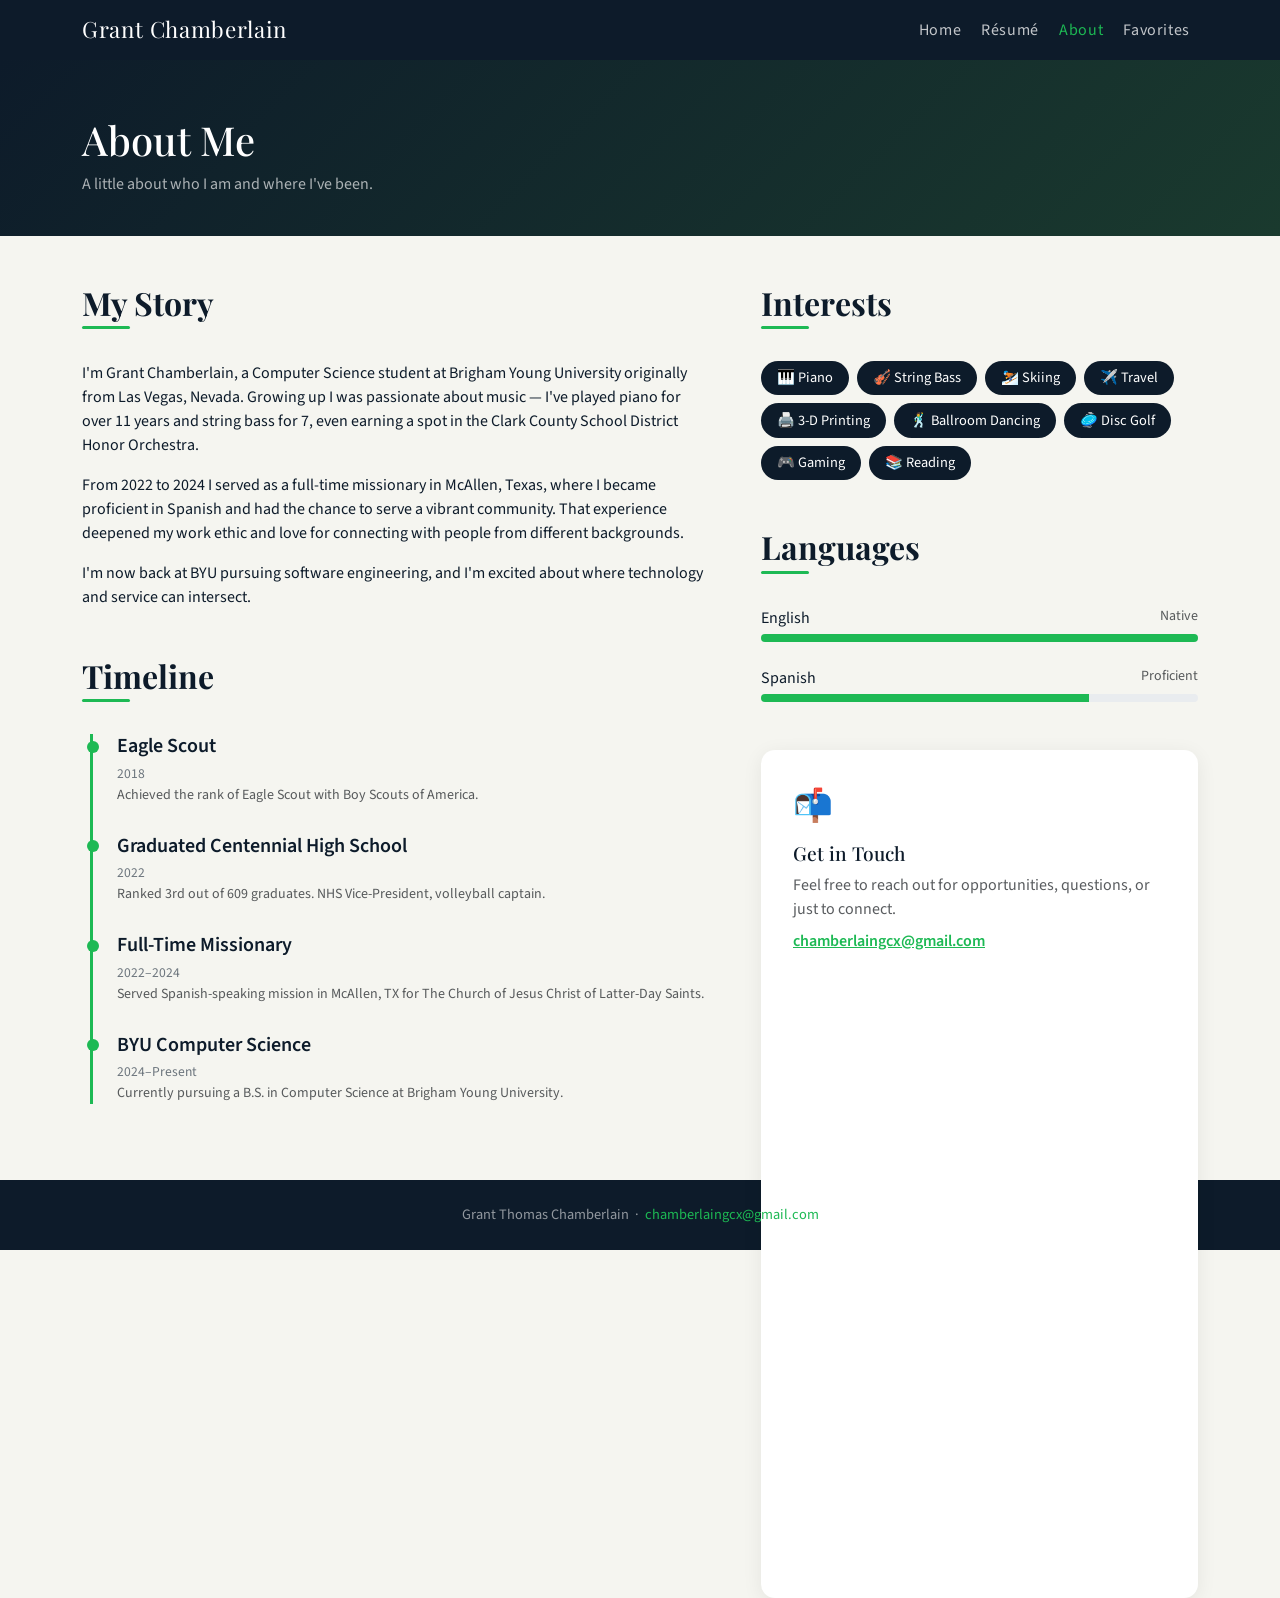
==== about.html @ 08f30115 "first commit" ====
<!DOCTYPE html>
<html lang="en">
<head>
  <meta charset="UTF-8" />
  <meta name="viewport" content="width=device-width, initial-scale=1.0" />
  <title>About – Grant Chamberlain</title>
  <link rel="stylesheet" href="https://cdn.jsdelivr.net/npm/bootstrap@5.3.3/dist/css/bootstrap.min.css" />
  <link rel="stylesheet" href="main.css" />
  <style>
    .page-hero {
      background: linear-gradient(135deg, var(--navy), #1a3a2e);
      color: #fff;
      padding: 3.5rem 0 2.5rem;
    }
    .page-hero h1 { font-family: 'Playfair Display', serif; }
    .page-hero p { color: rgba(255,255,255,0.65); }

    .timeline {
      border-left: 3px solid var(--accent);
      padding-left: 1.5rem;
      margin-left: 0.5rem;
    }
    .timeline-item { position: relative; margin-bottom: 1.75rem; }
    .timeline-item::before {
      content: '';
      position: absolute;
      left: -1.85rem;
      top: 0.4rem;
      width: 12px; height: 12px;
      border-radius: 50%;
      background: var(--accent);
    }
    .timeline-item h5 { font-weight: 600; margin-bottom: 0.15rem; }
    .timeline-item .year { font-size: 0.85rem; color: var(--muted); }

    .interest-badge {
      background: var(--navy);
      color: #fff;
      border-radius: 50px;
      padding: 0.4rem 1rem;
      font-size: 0.9rem;
    }
  </style>
</head>
<body>

  <!-- Navbar -->
  <nav class="navbar navbar-expand-lg navbar-dark sticky-top">
    <div class="container">
      <a class="navbar-brand" href="index.html">Grant Chamberlain</a>
      <button class="navbar-toggler" type="button" data-bs-toggle="collapse" data-bs-target="#navMenu">
        <span class="navbar-toggler-icon"></span>
      </button>
      <div class="collapse navbar-collapse" id="navMenu">
        <ul class="navbar-nav ms-auto gap-1">
          <li class="nav-item"><a class="nav-link" href="index.html">Home</a></li>
          <li class="nav-item"><a class="nav-link" href="resume.html">Résumé</a></li>
          <li class="nav-item"><a class="nav-link active" href="about.html">About</a></li>
          <li class="nav-item"><a class="nav-link" href="scratch.html">Favorites</a></li>
        </ul>
      </div>
    </div>
  </nav>

  <!-- Hero -->
  <div class="page-hero">
    <div class="container">
      <h1>About Me</h1>
      <p class="mb-0">A little about who I am and where I've been.</p>
    </div>
  </div>

  <main class="container py-5">
    <div class="row g-5">

      <div class="col-lg-7">
        <h2 class="section-title">My Story</h2>
        <div class="section-rule"></div>
        <p>I'm Grant Chamberlain, a Computer Science student at Brigham Young University originally from Las Vegas, Nevada. Growing up I was passionate about music — I've played piano for over 11 years and string bass for 7, even earning a spot in the Clark County School District Honor Orchestra.</p>
        <p>From 2022 to 2024 I served as a full-time missionary in McAllen, Texas, where I became proficient in Spanish and had the chance to serve a vibrant community. That experience deepened my work ethic and love for connecting with people from different backgrounds.</p>
        <p>I'm now back at BYU pursuing software engineering, and I'm excited about where technology and service can intersect.</p>

        <h2 class="section-title mt-5">Timeline</h2>
        <div class="section-rule"></div>
        <div class="timeline">
          <div class="timeline-item">
            <h5>Eagle Scout</h5>
            <span class="year">2018</span>
            <p class="mb-0 text-muted small">Achieved the rank of Eagle Scout with Boy Scouts of America.</p>
          </div>
          <div class="timeline-item">
            <h5>Graduated Centennial High School</h5>
            <span class="year">2022</span>
            <p class="mb-0 text-muted small">Ranked 3rd out of 609 graduates. NHS Vice-President, volleyball captain.</p>
          </div>
          <div class="timeline-item">
            <h5>Full-Time Missionary</h5>
            <span class="year">2022–2024</span>
            <p class="mb-0 text-muted small">Served Spanish-speaking mission in McAllen, TX for The Church of Jesus Christ of Latter-Day Saints.</p>
          </div>
          <div class="timeline-item">
            <h5>BYU Computer Science</h5>
            <span class="year">2024–Present</span>
            <p class="mb-0 text-muted small">Currently pursuing a B.S. in Computer Science at Brigham Young University.</p>
          </div>
        </div>
      </div>

      <div class="col-lg-5">
        <h2 class="section-title">Interests</h2>
        <div class="section-rule"></div>
        <div class="d-flex flex-wrap gap-2 mb-5">
          <span class="interest-badge">🎹 Piano</span>
          <span class="interest-badge">🎻 String Bass</span>
          <span class="interest-badge">⛷️ Skiing</span>
          <span class="interest-badge">✈️ Travel</span>
          <span class="interest-badge">🖨️ 3-D Printing</span>
          <span class="interest-badge">🕺 Ballroom Dancing</span>
          <span class="interest-badge">🥏 Disc Golf</span>
          <span class="interest-badge">🎮 Gaming</span>
          <span class="interest-badge">📚 Reading</span>
        </div>

        <h2 class="section-title">Languages</h2>
        <div class="section-rule"></div>
        <div class="mb-4">
          <div class="d-flex justify-content-between mb-1">
            <span class="fw-600">English</span><span class="text-muted small">Native</span>
          </div>
          <div class="progress" style="height:8px;">
            <div class="progress-bar" style="width:100%; background:var(--accent);"></div>
          </div>
        </div>
        <div>
          <div class="d-flex justify-content-between mb-1">
            <span class="fw-600">Spanish</span><span class="text-muted small">Proficient</span>
          </div>
          <div class="progress" style="height:8px;">
            <div class="progress-bar" style="width:75%; background:var(--accent);"></div>
          </div>
        </div>

        <div class="info-card mt-5">
          <div class="icon">📬</div>
          <h3>Get in Touch</h3>
          <p class="text-muted mb-2">Feel free to reach out for opportunities, questions, or just to connect.</p>
          <a href="mailto:chamberlaingcx@gmail.com" style="color:var(--accent); font-weight:600;">chamberlaingcx@gmail.com</a>
        </div>
      </div>

    </div>
  </main>

  <footer>
    <div class="container">
      <p class="mb-0">Grant Thomas Chamberlain &nbsp;·&nbsp; <a href="mailto:chamberlaingcx@gmail.com">chamberlaingcx@gmail.com</a></p>
    </div>
  </footer>

  <script src="https://cdn.jsdelivr.net/npm/bootstrap@5.3.3/dist/js/bootstrap.bundle.min.js"></script>
</body>
</html>
---- main.css ----
/* ── Google Fonts ── */
@import url('https://fonts.googleapis.com/css2?family=Playfair+Display:wght@400;700&family=Source+Sans+3:wght@300;400;600&display=swap');

:root {
  --navy: #0d1b2a;
  --accent: #1db954;
  --accent2: #17a84a;
  --light: #f5f5f0;
  --muted: #6c757d;
  --card-bg: #ffffff;
}

body {
  font-family: 'Source Sans 3', sans-serif;
  background-color: var(--light);
  color: var(--navy);
}

/* ── Navbar ── */
.navbar {
  background-color: var(--navy) !important;
  font-family: 'Source Sans 3', sans-serif;
  letter-spacing: 0.04em;
}

.navbar-brand {
  font-family: 'Playfair Display', serif;
  font-size: 1.4rem;
  color: #fff !important;
}

.nav-link {
  color: rgba(255,255,255,0.75) !important;
  font-weight: 400;
  transition: color 0.2s;
}

.nav-link:hover, .nav-link.active {
  color: var(--accent) !important;
}

/* ── Hero ── */
.hero {
  background: linear-gradient(135deg, var(--navy) 0%, #1a3a2e 100%);
  color: #fff;
  padding: 6rem 0 5rem;
  position: relative;
  overflow: hidden;
}

.hero::before {
  content: '';
  position: absolute;
  top: -80px; right: -80px;
  width: 420px; height: 420px;
  border-radius: 50%;
  background: radial-gradient(circle, rgba(29,185,84,0.18) 0%, transparent 70%);
  pointer-events: none;
}

.hero h1 {
  font-family: 'Playfair Display', serif;
  font-size: clamp(2.4rem, 5vw, 3.8rem);
  font-weight: 700;
  line-height: 1.15;
}

.hero .lead {
  font-size: 1.2rem;
  color: rgba(255,255,255,0.75);
  max-width: 560px;
}

.hero .btn-accent {
  background: var(--accent);
  color: #fff;
  border: none;
  padding: 0.7rem 2rem;
  border-radius: 50px;
  font-weight: 600;
  font-size: 1rem;
  transition: background 0.2s, transform 0.15s;
  text-decoration: none;
  display: inline-block;
}

.hero .btn-accent:hover {
  background: var(--accent2);
  transform: translateY(-2px);
}

.hero .btn-outline-light {
  border-radius: 50px;
  padding: 0.7rem 2rem;
}

/* ── Section titles ── */
.section-title {
  font-family: 'Playfair Display', serif;
  font-size: 2rem;
  font-weight: 700;
  margin-bottom: 0.25rem;
}

.section-rule {
  width: 48px;
  height: 3px;
  background: var(--accent);
  border-radius: 2px;
  margin-bottom: 2rem;
}

/* ── Cards ── */
.info-card {
  background: var(--card-bg);
  border-radius: 14px;
  padding: 2rem;
  box-shadow: 0 4px 20px rgba(0,0,0,0.07);
  height: 100%;
  transition: transform 0.2s, box-shadow 0.2s;
}

.info-card:hover {
  transform: translateY(-4px);
  box-shadow: 0 8px 28px rgba(0,0,0,0.11);
}

.info-card .icon {
  font-size: 2rem;
  margin-bottom: 0.75rem;
}

.info-card h3 {
  font-family: 'Playfair Display', serif;
  font-size: 1.2rem;
  margin-bottom: 0.5rem;
}

/* ── Footer ── */
footer {
  background: var(--navy);
  color: rgba(255,255,255,0.55);
  font-size: 0.9rem;
  padding: 1.5rem 0;
  text-align: center;
}

footer a {
  color: var(--accent);
  text-decoration: none;
}
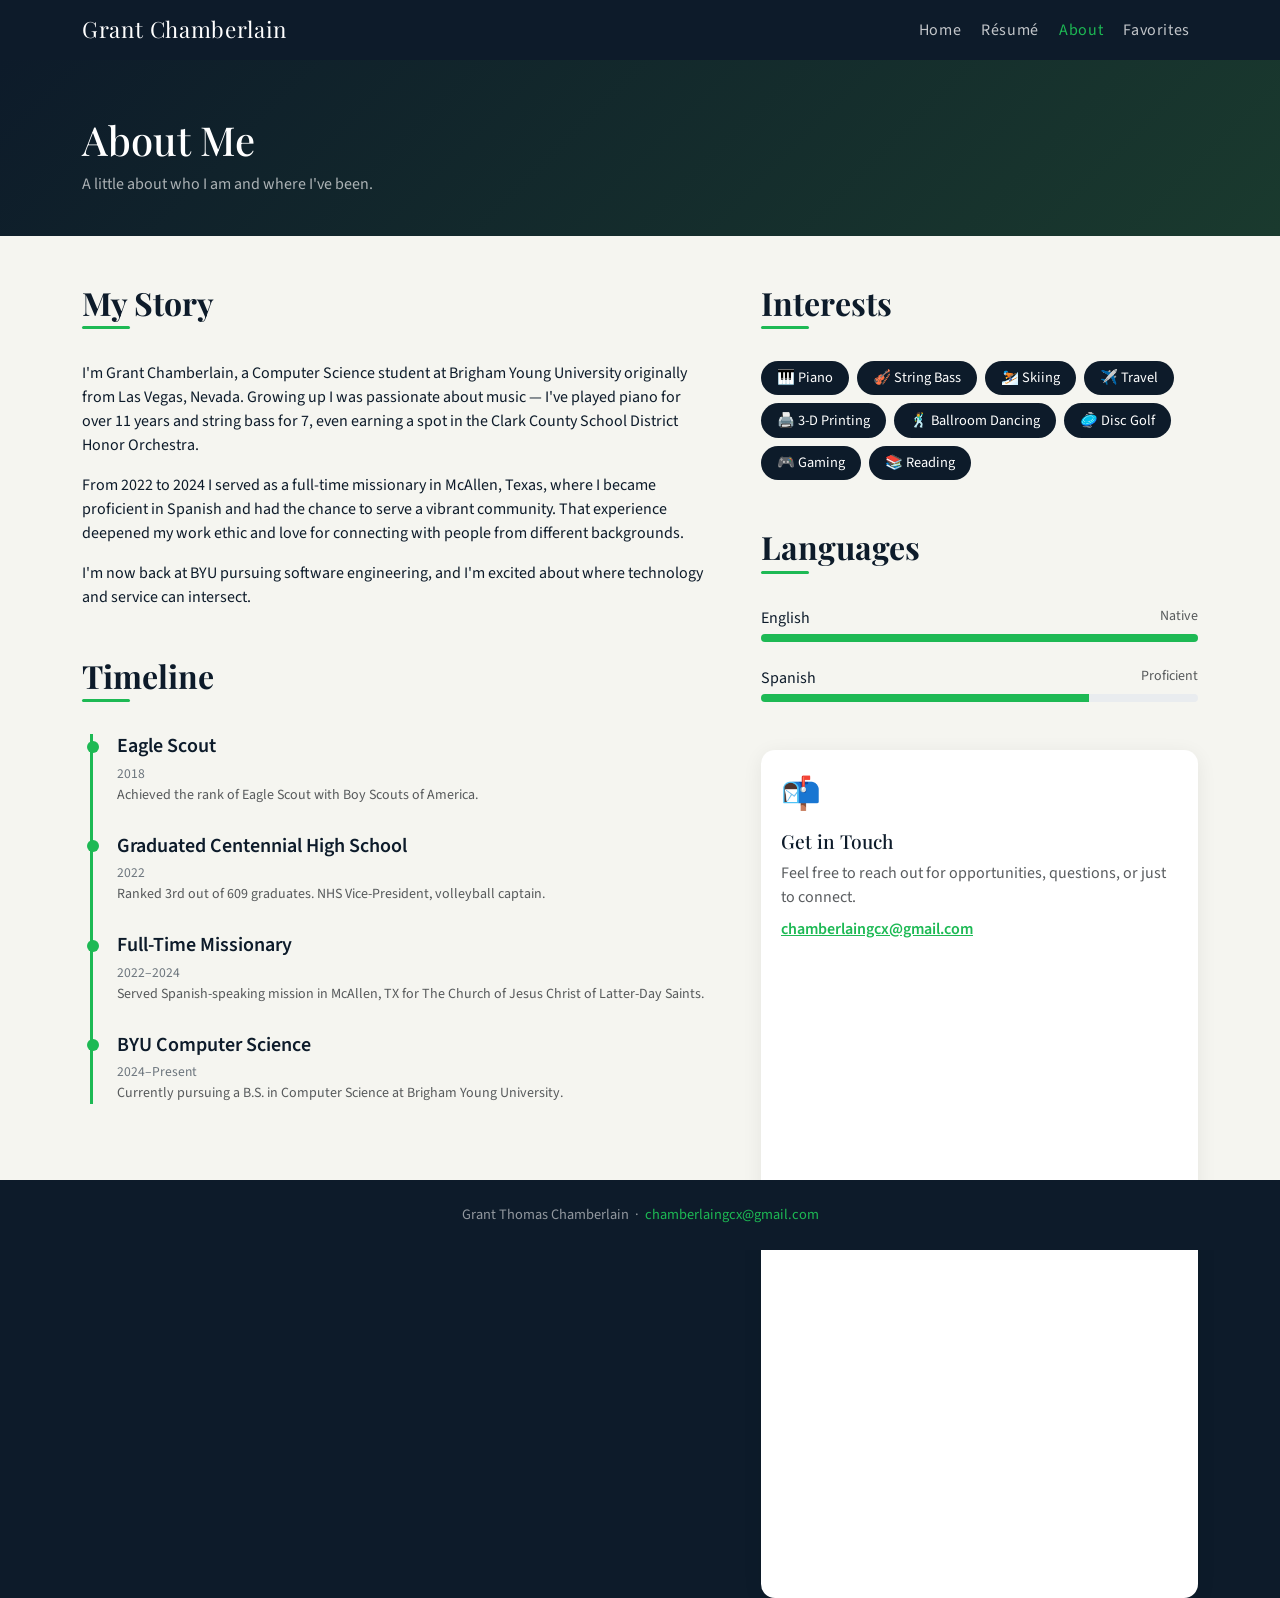
==== commit a15dbb1d: "small changes" ====
--- a/about.html
+++ b/about.html
@@ -39,6 +39,14 @@
       border-radius: 50px;
       padding: 0.4rem 1rem;
       font-size: 0.9rem;
+    }
+
+    .contact-card {
+      padding: 1.25rem;
+    }
+
+    .contact-card:hover {
+      transform: translateY(-1px);
     }
   </style>
 </head>
@@ -140,7 +148,7 @@
           </div>
         </div>
 
-        <div class="info-card mt-5">
+        <div class="info-card contact-card mt-5">
           <div class="icon">📬</div>
           <h3>Get in Touch</h3>
           <p class="text-muted mb-2">Feel free to reach out for opportunities, questions, or just to connect.</p>
--- a/main.css
+++ b/main.css
@@ -10,10 +10,27 @@
   --card-bg: #ffffff;
 }
 
+html,
 body {
+  min-height: 100%;
+}
+
+html {
+  background-color: var(--navy);
+}
+
+body {
+  margin: 0;
   font-family: 'Source Sans 3', sans-serif;
   background-color: var(--light);
   color: var(--navy);
+  min-height: 100vh;
+  display: flex;
+  flex-direction: column;
+}
+
+body > main {
+  flex: 1 0 auto;
 }
 
 /* ── Navbar ── */
@@ -143,6 +160,8 @@
   font-size: 0.9rem;
   padding: 1.5rem 0;
   text-align: center;
+  margin-top: auto;
+  flex-shrink: 0;
 }
 
 footer a {
